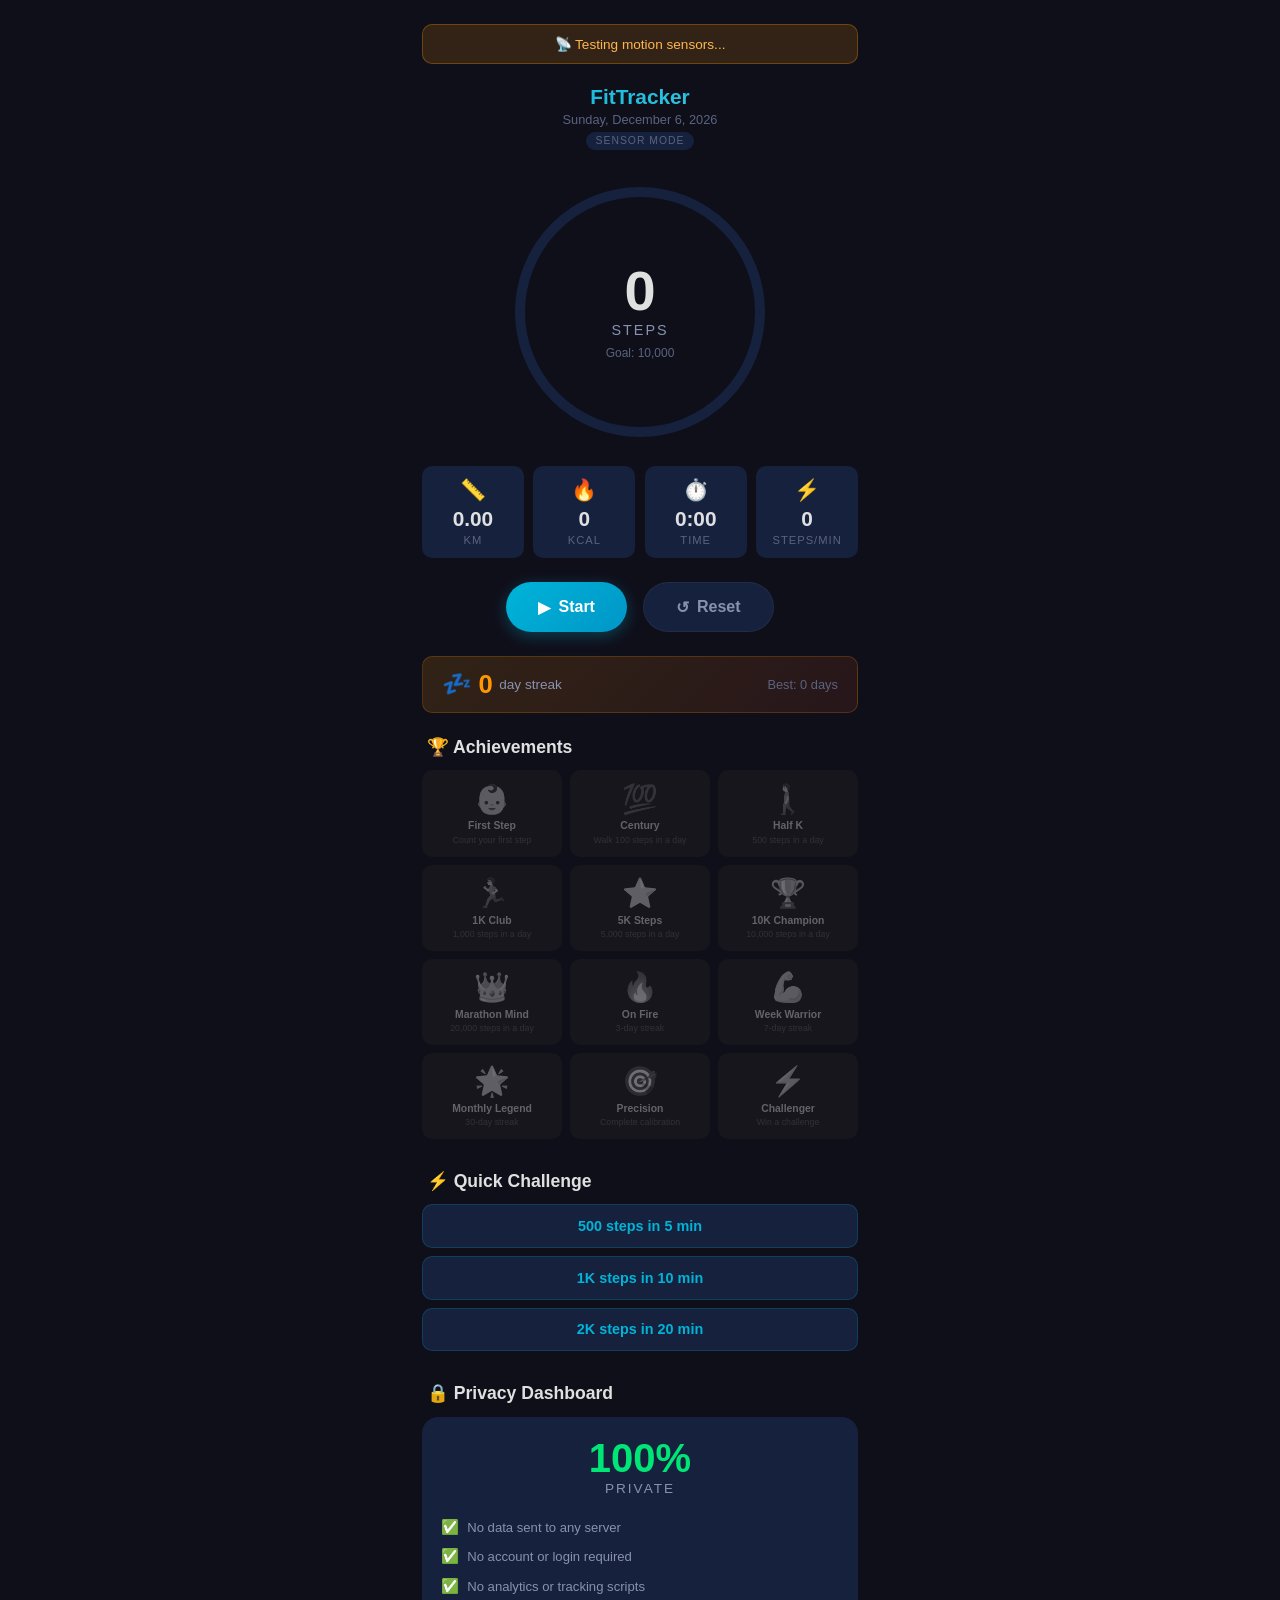
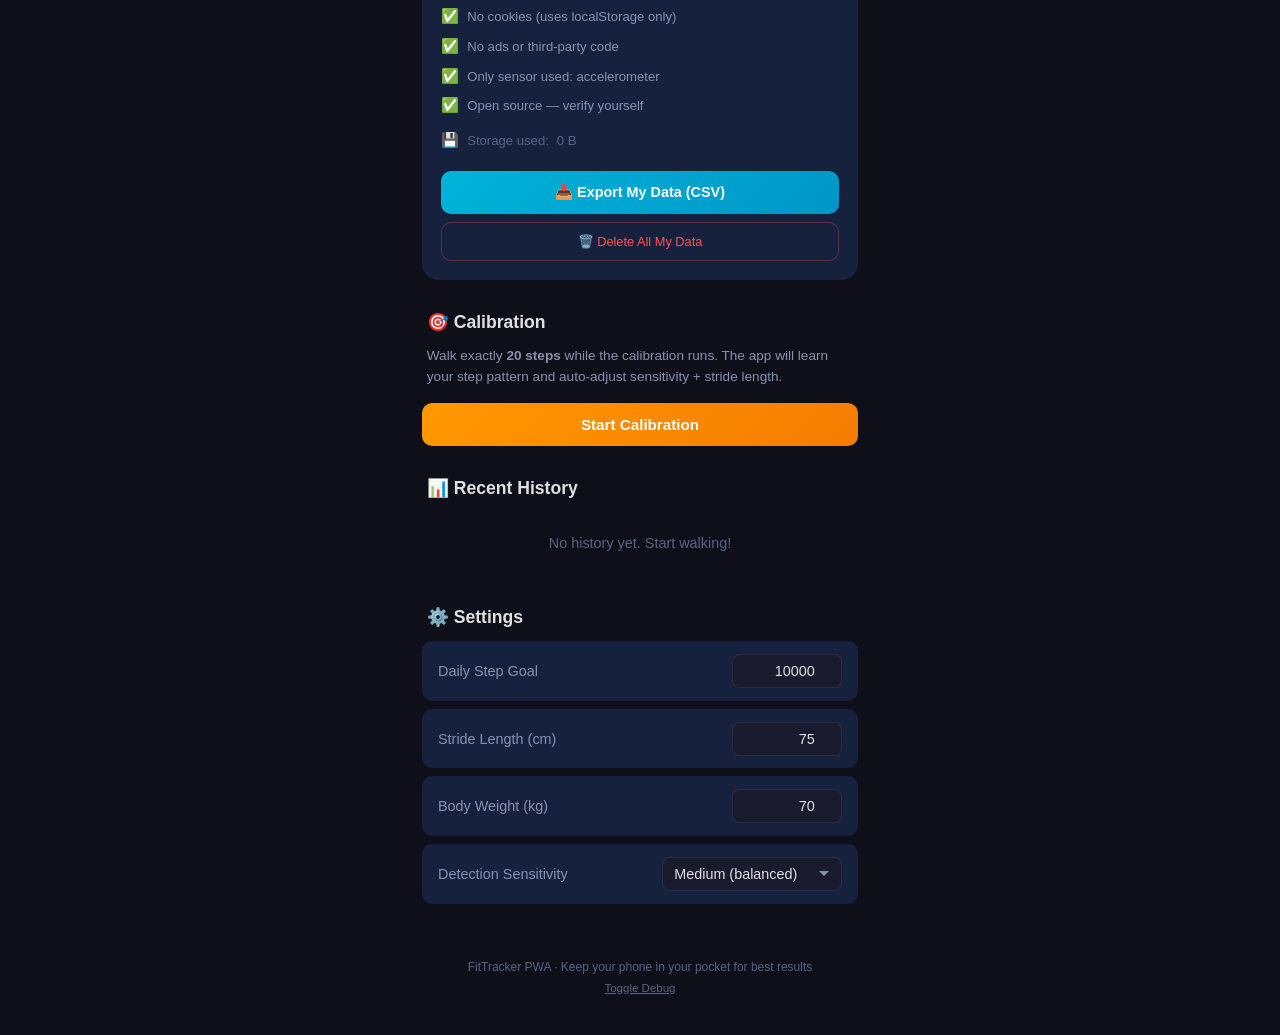
==== index.html @ 1aa228e9 "FitTracker PWA - step counter with achievements, calibration, challenges" ====
<!DOCTYPE html>
<html lang="en">
<head>
    <meta charset="UTF-8">
    <meta name="viewport" content="width=device-width, initial-scale=1.0, user-scalable=no">
    <meta name="theme-color" content="#1a1a2e">
    <meta name="description" content="Accurate step counter PWA for Android">
    <meta name="apple-mobile-web-app-capable" content="yes">
    <meta name="apple-mobile-web-app-status-bar-style" content="black-translucent">
    <title>FitTracker - Step Counter</title>
    <link rel="manifest" href="manifest.json">
    <link rel="icon" type="image/png" sizes="192x192" href="icons/icon-192.png">
    <link rel="apple-touch-icon" href="icons/icon-192.png">
    <link rel="stylesheet" href="style.css">
</head>
<body>
    <div id="app">
        <!-- Permission Screen -->
        <div id="permission-screen" class="screen">
            <div class="permission-content">
                <div class="permission-icon">🏃</div>
                <h1>FitTracker</h1>
                <p>Accurate Step Counter</p>
                <div class="permission-info">
                    <p>The step counter that <strong>respects your privacy</strong> and <strong>never lies about your steps</strong>.</p>
                    <ul>
                        <li>🔒 Zero data collection — everything stays on YOUR device</li>
                        <li>🎯 Self-calibrating accuracy — learn YOUR walking pattern</li>
                        <li>🏆 Achievements & daily streaks to keep you motivated</li>
                        <li>⚡ No account, no ads, no tracking — forever free</li>
                    </ul>
                </div>
                <button id="start-btn" class="btn-primary">Start Tracking</button>
                <p class="hint">Tap to grant motion sensor permission</p>
            </div>
        </div>

        <!-- Main Tracker Screen -->
        <div id="tracker-screen" class="screen hidden">
            <!-- Status Banner -->
            <div id="status-banner" class="status-banner hidden">
                <span id="status-icon">⚠️</span>
                <span id="status-message">Checking sensors...</span>
            </div>

            <!-- Header -->
            <header>
                <h1>FitTracker</h1>
                <div class="date" id="current-date"></div>
                <div class="mode-badge" id="mode-badge">Sensor Mode</div>
            </header>

            <!-- Step Circle -->
            <div class="step-circle-container">
                <svg class="progress-ring" viewBox="0 0 260 260">
                    <circle class="progress-ring-bg" cx="130" cy="130" r="120" />
                    <circle class="progress-ring-fill" id="progress-ring" cx="130" cy="130" r="120" />
                </svg>
                <div class="step-info">
                    <div class="step-count" id="step-count">0</div>
                    <div class="step-label">steps</div>
                    <div class="step-goal" id="step-goal-text">Goal: 10,000</div>
                </div>
            </div>

            <!-- Stats Cards -->
            <div class="stats-grid">
                <div class="stat-card">
                    <div class="stat-icon">📏</div>
                    <div class="stat-value" id="distance">0.00</div>
                    <div class="stat-label">km</div>
                </div>
                <div class="stat-card">
                    <div class="stat-icon">🔥</div>
                    <div class="stat-value" id="calories">0</div>
                    <div class="stat-label">kcal</div>
                </div>
                <div class="stat-card">
                    <div class="stat-icon">⏱️</div>
                    <div class="stat-value" id="duration">0:00</div>
                    <div class="stat-label">time</div>
                </div>
                <div class="stat-card">
                    <div class="stat-icon">⚡</div>
                    <div class="stat-value" id="pace">0</div>
                    <div class="stat-label">steps/min</div>
                </div>
            </div>

            <!-- Controls -->
            <div class="controls">
                <button id="toggle-btn" class="btn-control btn-start">
                    <span id="toggle-icon">▶</span>
                    <span id="toggle-text">Start</span>
                </button>
                <button id="reset-btn" class="btn-control btn-reset">
                    <span>↺</span>
                    <span>Reset</span>
                </button>
            </div>

            <!-- Manual Step Button (shown when sensors unavailable) -->
            <div id="manual-step-section" class="manual-step-section hidden">
                <p class="manual-hint">Sensors unavailable over HTTP. Tap the button to count steps manually, or deploy to HTTPS for auto-detection.</p>
                <button id="manual-step-btn" class="btn-manual-step">👟 Tap = Step</button>
            </div>

            <!-- Streak & Achievement Banner -->
            <div class="streak-banner" id="streak-banner">
                <div class="streak-flame">
                    <span id="streak-icon">🔥</span>
                    <span class="streak-count" id="streak-count">0</span>
                    <span class="streak-label">day streak</span>
                </div>
                <div class="streak-best">
                    Best: <span id="streak-best">0</span> days
                </div>
            </div>

            <!-- Achievements Section -->
            <div class="achievements-section">
                <h2>🏆 Achievements</h2>
                <div class="achievements-grid" id="achievements-grid">
                    <!-- Filled by JS -->
                </div>
            </div>

            <!-- Walking Challenge -->
            <div class="challenge-section">
                <h2>⚡ Quick Challenge</h2>
                <div id="challenge-area">
                    <div class="challenge-buttons" id="challenge-buttons">
                        <button class="btn-challenge" data-steps="500" data-time="5">500 steps in 5 min</button>
                        <button class="btn-challenge" data-steps="1000" data-time="10">1K steps in 10 min</button>
                        <button class="btn-challenge" data-steps="2000" data-time="20">2K steps in 20 min</button>
                    </div>
                    <div class="challenge-active hidden" id="challenge-active">
                        <div class="challenge-progress">
                            <div class="challenge-title" id="challenge-title">Challenge</div>
                            <div class="challenge-bar-bg">
                                <div class="challenge-bar-fill" id="challenge-bar"></div>
                            </div>
                            <div class="challenge-stats">
                                <span id="challenge-steps">0/500 steps</span>
                                <span id="challenge-timer">5:00 left</span>
                            </div>
                        </div>
                        <button class="btn-challenge-cancel" id="challenge-cancel">Cancel</button>
                    </div>
                    <div class="challenge-result hidden" id="challenge-result">
                        <div id="challenge-result-text"></div>
                        <button class="btn-challenge" id="challenge-dismiss">OK</button>
                    </div>
                </div>
            </div>

            <!-- Privacy Dashboard -->
            <div class="privacy-section">
                <h2>🔒 Privacy Dashboard</h2>
                <div class="privacy-card">
                    <div class="privacy-score">
                        <div class="privacy-score-number">100%</div>
                        <div class="privacy-score-label">Private</div>
                    </div>
                    <div class="privacy-details">
                        <div class="privacy-row"><span class="priv-icon">✅</span> No data sent to any server</div>
                        <div class="privacy-row"><span class="priv-icon">✅</span> No account or login required</div>
                        <div class="privacy-row"><span class="priv-icon">✅</span> No analytics or tracking scripts</div>
                        <div class="privacy-row"><span class="priv-icon">✅</span> No cookies (uses localStorage only)</div>
                        <div class="privacy-row"><span class="priv-icon">✅</span> No ads or third-party code</div>
                        <div class="privacy-row"><span class="priv-icon">✅</span> Only sensor used: accelerometer</div>
                        <div class="privacy-row"><span class="priv-icon">✅</span> Open source — verify yourself</div>
                        <div class="privacy-row storage-row">
                            <span class="priv-icon">💾</span> 
                            Storage used: <span id="storage-used">0 KB</span>
                        </div>
                    </div>
                    <button class="btn-export" id="export-btn">📥 Export My Data (CSV)</button>
                    <button class="btn-delete-data" id="delete-all-btn">🗑️ Delete All My Data</button>
                </div>
            </div>

            <!-- Calibration Wizard -->
            <div class="calibration-section">
                <h2>🎯 Calibration</h2>
                <p class="calibration-desc">Walk exactly <strong>20 steps</strong> while the calibration runs. The app will learn your step pattern and auto-adjust sensitivity + stride length.</p>
                <div id="calibration-area">
                    <button class="btn-calibrate" id="calibrate-btn">Start Calibration</button>
                    <div class="calibration-active hidden" id="calibration-active">
                        <div class="calibration-status" id="calibration-status">Walk 20 steps now...</div>
                        <div class="calibration-detected">Detected: <span id="calibration-count">0</span> raw peaks</div>
                        <button class="btn-calibrate-done" id="calibrate-done-btn">I've walked 20 steps</button>
                        <button class="btn-challenge-cancel" id="calibrate-cancel-btn">Cancel</button>
                    </div>
                    <div class="calibration-result hidden" id="calibration-result">
                        <div id="calibration-result-text"></div>
                        <button class="btn-calibrate" id="calibration-dismiss">OK</button>
                    </div>
                </div>
                <div class="calibration-status-line" id="calibration-status-line"></div>
            </div>

            <!-- History Section -->
            <div class="history-section">
                <h2>📊 Recent History</h2>
                <div id="history-list" class="history-list">
                    <p class="no-history">No history yet. Start walking!</p>
                </div>
            </div>

            <!-- Settings -->
            <div class="settings-section">
                <h2>⚙️ Settings</h2>
                <div class="setting-row">
                    <label for="step-goal">Daily Step Goal</label>
                    <input type="number" id="step-goal" value="10000" min="1000" max="50000" step="500">
                </div>
                <div class="setting-row">
                    <label for="stride-length">Stride Length (cm)</label>
                    <input type="number" id="stride-length" value="75" min="40" max="120" step="1">
                </div>
                <div class="setting-row">
                    <label for="body-weight">Body Weight (kg)</label>
                    <input type="number" id="body-weight" value="70" min="30" max="200" step="1">
                </div>
                <div class="setting-row">
                    <label for="sensitivity">Detection Sensitivity</label>
                    <select id="sensitivity">
                        <option value="low">Low (less false steps)</option>
                        <option value="medium" selected>Medium (balanced)</option>
                        <option value="high">High (catches light steps)</option>
                    </select>
                </div>
            </div>

            <!-- Debug (hidden by default) -->
            <div class="debug-section hidden" id="debug-section">
                <h3>Sensor Debug</h3>
                <pre id="debug-output"></pre>
            </div>

            <footer>
                <p>FitTracker PWA &middot; Keep your phone in your pocket for best results</p>
                <button id="debug-toggle" class="btn-link">Toggle Debug</button>
            </footer>
        </div>
    </div>

    <script src="app.js"></script>
</body>
</html>
---- style.css ----
/* ==================== CSS RESET & BASE ==================== */
*, *::before, *::after {
    margin: 0;
    padding: 0;
    box-sizing: border-box;
}

:root {
    --bg-primary: #0f0f1a;
    --bg-secondary: #1a1a2e;
    --bg-card: #16213e;
    --accent: #00b4d8;
    --accent-glow: rgba(0, 180, 216, 0.3);
    --text-primary: #e0e0e0;
    --text-secondary: #8892b0;
    --text-muted: #5a6380;
    --success: #00e676;
    --warning: #ffea00;
    --danger: #ff5252;
    --radius: 16px;
    --radius-sm: 10px;
}

html {
    font-size: 16px;
    -webkit-text-size-adjust: 100%;
}

body {
    font-family: -apple-system, BlinkMacSystemFont, 'Segoe UI', Roboto, 'Helvetica Neue', Arial, sans-serif;
    background: var(--bg-primary);
    color: var(--text-primary);
    min-height: 100vh;
    overflow-x: hidden;
    -webkit-font-smoothing: antialiased;
}

/* ==================== SCREENS ==================== */
.screen {
    min-height: 100vh;
}

.hidden {
    display: none !important;
}

/* ==================== PERMISSION SCREEN ==================== */
#permission-screen {
    display: flex;
    align-items: center;
    justify-content: center;
    background: linear-gradient(135deg, #0f0f1a 0%, #1a1a2e 50%, #0f0f1a 100%);
}

.permission-content {
    text-align: center;
    padding: 2rem;
    max-width: 400px;
}

.permission-icon {
    font-size: 4rem;
    margin-bottom: 1rem;
    animation: bounce 2s infinite;
}

@keyframes bounce {
    0%, 100% { transform: translateY(0); }
    50% { transform: translateY(-10px); }
}

.permission-content h1 {
    font-size: 2.2rem;
    font-weight: 800;
    background: linear-gradient(135deg, var(--accent), #48cae4);
    -webkit-background-clip: text;
    -webkit-text-fill-color: transparent;
    background-clip: text;
    margin-bottom: 0.3rem;
}

.permission-content > p {
    color: var(--text-secondary);
    font-size: 1.1rem;
    margin-bottom: 2rem;
}

.permission-info {
    background: var(--bg-card);
    border-radius: var(--radius);
    padding: 1.5rem;
    margin-bottom: 2rem;
    text-align: left;
}

.permission-info p {
    color: var(--text-secondary);
    margin-bottom: 1rem;
    line-height: 1.5;
}

.permission-info ul {
    list-style: none;
    padding: 0;
}

.permission-info li {
    padding: 0.4rem 0;
    color: var(--text-primary);
    font-size: 0.95rem;
}

.btn-primary {
    display: inline-block;
    background: linear-gradient(135deg, var(--accent), #0096c7);
    color: white;
    border: none;
    padding: 1rem 3rem;
    border-radius: 50px;
    font-size: 1.15rem;
    font-weight: 700;
    cursor: pointer;
    transition: all 0.3s ease;
    box-shadow: 0 4px 20px var(--accent-glow);
}

.btn-primary:active {
    transform: scale(0.96);
}

.hint {
    color: var(--text-muted);
    font-size: 0.8rem;
    margin-top: 1rem;
}

/* ==================== TRACKER SCREEN ==================== */
#tracker-screen {
    padding: 1rem 1rem 2rem;
    max-width: 500px;
    margin: 0 auto;
}

/* Header */
header {
    text-align: center;
    padding: 0.8rem 0 0.5rem;
}

header h1 {
    font-size: 1.3rem;
    font-weight: 800;
    background: linear-gradient(135deg, var(--accent), #48cae4);
    -webkit-background-clip: text;
    -webkit-text-fill-color: transparent;
    background-clip: text;
}

.date {
    color: var(--text-muted);
    font-size: 0.8rem;
    margin-top: 0.2rem;
}

/* ==================== STEP CIRCLE ==================== */
.step-circle-container {
    position: relative;
    width: 260px;
    height: 260px;
    margin: 1.5rem auto;
}

.progress-ring {
    width: 100%;
    height: 100%;
    transform: rotate(-90deg);
}

.progress-ring-bg {
    fill: none;
    stroke: var(--bg-card);
    stroke-width: 10;
}

.progress-ring-fill {
    fill: none;
    stroke: var(--accent);
    stroke-width: 10;
    stroke-linecap: round;
    stroke-dasharray: 753.98;
    stroke-dashoffset: 753.98;
    transition: stroke-dashoffset 0.8s ease, stroke 0.5s ease;
    filter: drop-shadow(0 0 8px var(--accent-glow));
}

.step-info {
    position: absolute;
    top: 50%;
    left: 50%;
    transform: translate(-50%, -50%);
    text-align: center;
}

.step-count {
    font-size: 3.5rem;
    font-weight: 800;
    line-height: 1;
    color: var(--text-primary);
}

.step-label {
    font-size: 0.9rem;
    color: var(--text-secondary);
    text-transform: uppercase;
    letter-spacing: 2px;
    margin-top: 0.2rem;
}

.step-goal {
    font-size: 0.75rem;
    color: var(--text-muted);
    margin-top: 0.5rem;
}

/* ==================== STATS GRID ==================== */
.stats-grid {
    display: grid;
    grid-template-columns: repeat(4, 1fr);
    gap: 0.6rem;
    margin: 1rem 0;
}

.stat-card {
    background: var(--bg-card);
    border-radius: var(--radius-sm);
    padding: 0.8rem 0.4rem;
    text-align: center;
    transition: transform 0.2s ease;
}

.stat-icon {
    font-size: 1.3rem;
    margin-bottom: 0.3rem;
}

.stat-value {
    font-size: 1.3rem;
    font-weight: 700;
    color: var(--text-primary);
}

.stat-label {
    font-size: 0.7rem;
    color: var(--text-muted);
    text-transform: uppercase;
    letter-spacing: 1px;
    margin-top: 0.15rem;
}

/* ==================== CONTROLS ==================== */
.controls {
    display: flex;
    gap: 1rem;
    justify-content: center;
    margin: 1.5rem 0;
}

/* ==================== STATUS BANNER ==================== */
.status-banner {
    background: rgba(255, 152, 0, 0.15);
    border: 1px solid rgba(255, 152, 0, 0.3);
    border-radius: var(--radius-sm);
    padding: 0.7rem 1rem;
    text-align: center;
    font-size: 0.85rem;
    color: #ffb74d;
    margin-bottom: 0.5rem;
    animation: fadeIn 0.4s ease;
}

.status-banner.status-error {
    background: rgba(255, 82, 82, 0.15);
    border-color: rgba(255, 82, 82, 0.3);
    color: #ff8a80;
}

.status-banner.status-success {
    background: rgba(0, 230, 118, 0.15);
    border-color: rgba(0, 230, 118, 0.3);
    color: #69f0ae;
}

.mode-badge {
    display: inline-block;
    background: var(--bg-card);
    color: var(--text-muted);
    font-size: 0.65rem;
    padding: 0.2rem 0.6rem;
    border-radius: 20px;
    margin-top: 0.3rem;
    text-transform: uppercase;
    letter-spacing: 1px;
}

.mode-badge.sensor-active {
    background: rgba(0, 180, 216, 0.2);
    color: var(--accent);
}

.mode-badge.manual-active {
    background: rgba(255, 152, 0, 0.2);
    color: #ffb74d;
}

/* ==================== MANUAL STEP ==================== */
.manual-step-section {
    text-align: center;
    margin: 1rem 0;
    animation: fadeIn 0.4s ease;
}

.manual-hint {
    color: var(--text-muted);
    font-size: 0.8rem;
    margin-bottom: 0.8rem;
    line-height: 1.4;
    padding: 0 0.5rem;
}

.btn-manual-step {
    width: 100%;
    padding: 1.5rem;
    background: linear-gradient(135deg, #ff9800, #f57c00);
    color: white;
    border: none;
    border-radius: var(--radius);
    font-size: 1.5rem;
    font-weight: 800;
    cursor: pointer;
    transition: all 0.15s ease;
    box-shadow: 0 4px 15px rgba(255, 152, 0, 0.3);
    user-select: none;
    -webkit-user-select: none;
    touch-action: manipulation;
}

.btn-manual-step:active {
    transform: scale(0.96);
    background: linear-gradient(135deg, #f57c00, #e65100);
}

.btn-control {
    display: flex;
    align-items: center;
    gap: 0.5rem;
    padding: 0.9rem 2rem;
    border: none;
    border-radius: 50px;
    font-size: 1rem;
    font-weight: 700;
    cursor: pointer;
    transition: all 0.3s ease;
}

.btn-control:active {
    transform: scale(0.95);
}

.btn-start {
    background: linear-gradient(135deg, var(--accent), #0096c7);
    color: white;
    box-shadow: 0 4px 15px var(--accent-glow);
}

.btn-pause {
    background: linear-gradient(135deg, #ff9800, #f57c00);
    color: white;
    box-shadow: 0 4px 15px rgba(255, 152, 0, 0.3);
}

.btn-reset {
    background: var(--bg-card);
    color: var(--text-secondary);
    border: 1px solid rgba(255, 255, 255, 0.05);
}

.btn-reset:active {
    background: var(--danger);
    color: white;
}

/* ==================== HISTORY ==================== */
.history-section {
    margin-top: 2rem;
}

.history-section h2,
.settings-section h2 {
    font-size: 1.1rem;
    color: var(--text-primary);
    margin-bottom: 0.8rem;
    padding-left: 0.3rem;
}

.history-list {
    display: flex;
    flex-direction: column;
    gap: 0.5rem;
}

.history-item {
    background: var(--bg-card);
    border-radius: var(--radius-sm);
    padding: 0.9rem 1rem;
    display: grid;
    grid-template-columns: 1fr auto;
    grid-template-rows: auto auto;
    gap: 0.2rem;
}

.history-date {
    font-weight: 600;
    color: var(--text-primary);
    font-size: 0.9rem;
}

.history-steps {
    text-align: right;
    font-weight: 700;
    color: var(--accent);
    font-size: 0.95rem;
}

.history-details {
    grid-column: 1 / -1;
    color: var(--text-muted);
    font-size: 0.78rem;
}

.no-history {
    color: var(--text-muted);
    text-align: center;
    padding: 1.5rem;
    font-size: 0.9rem;
}

/* ==================== SETTINGS ==================== */
.settings-section {
    margin-top: 2rem;
    padding-bottom: 1rem;
}

.setting-row {
    display: flex;
    justify-content: space-between;
    align-items: center;
    background: var(--bg-card);
    border-radius: var(--radius-sm);
    padding: 0.8rem 1rem;
    margin-bottom: 0.5rem;
}

.setting-row label {
    font-size: 0.9rem;
    color: var(--text-secondary);
}

.setting-row input,
.setting-row select {
    background: var(--bg-secondary);
    border: 1px solid rgba(255, 255, 255, 0.08);
    border-radius: 8px;
    color: var(--text-primary);
    padding: 0.5rem 0.7rem;
    font-size: 0.9rem;
    width: 110px;
    text-align: right;
    outline: none;
}

.setting-row input:focus,
.setting-row select:focus {
    border-color: var(--accent);
    box-shadow: 0 0 0 2px var(--accent-glow);
}

.setting-row select {
    width: 180px;
    text-align: left;
    -webkit-appearance: none;
    appearance: none;
    background-image: url("data:image/svg+xml,%3Csvg xmlns='http://www.w3.org/2000/svg' width='12' height='12' viewBox='0 0 12 12'%3E%3Cpath fill='%238892b0' d='M6 8L1 3h10z'/%3E%3C/svg%3E");
    background-repeat: no-repeat;
    background-position: right 0.7rem center;
    padding-right: 2rem;
}

/* ==================== DEBUG ==================== */
.debug-section {
    margin-top: 1.5rem;
    background: var(--bg-card);
    border-radius: var(--radius-sm);
    padding: 1rem;
}

.debug-section h3 {
    font-size: 0.85rem;
    color: var(--text-muted);
    margin-bottom: 0.5rem;
}

#debug-output {
    font-family: 'SF Mono', 'Fira Code', monospace;
    font-size: 0.72rem;
    color: var(--accent);
    line-height: 1.6;
    white-space: pre-wrap;
}

/* ==================== FOOTER ==================== */
footer {
    text-align: center;
    padding: 2rem 0 1rem;
    color: var(--text-muted);
    font-size: 0.75rem;
}

.btn-link {
    background: none;
    border: none;
    color: var(--text-muted);
    font-size: 0.72rem;
    cursor: pointer;
    margin-top: 0.5rem;
    text-decoration: underline;
}

/* ==================== STREAK BANNER ==================== */
.streak-banner {
    display: flex;
    justify-content: space-between;
    align-items: center;
    background: linear-gradient(135deg, rgba(255, 152, 0, 0.15), rgba(255, 87, 34, 0.1));
    border: 1px solid rgba(255, 152, 0, 0.2);
    border-radius: var(--radius-sm);
    padding: 0.8rem 1.2rem;
    margin: 1rem 0;
}

.streak-flame {
    display: flex;
    align-items: center;
    gap: 0.4rem;
}

.streak-flame span:first-child {
    font-size: 1.5rem;
}

.streak-count {
    font-size: 1.6rem;
    font-weight: 800;
    color: #ff9800;
}

.streak-label {
    color: var(--text-secondary);
    font-size: 0.85rem;
}

.streak-best {
    color: var(--text-muted);
    font-size: 0.8rem;
}

/* ==================== ACHIEVEMENTS ==================== */
.achievements-section {
    margin-top: 1.5rem;
}

.achievements-section h2,
.challenge-section h2,
.privacy-section h2,
.calibration-section h2 {
    font-size: 1.1rem;
    color: var(--text-primary);
    margin-bottom: 0.8rem;
    padding-left: 0.3rem;
}

.achievements-grid {
    display: grid;
    grid-template-columns: repeat(3, 1fr);
    gap: 0.5rem;
}

.achievement-card {
    background: var(--bg-card);
    border-radius: var(--radius-sm);
    padding: 0.7rem 0.4rem;
    text-align: center;
    transition: all 0.3s ease;
    opacity: 0.4;
    filter: grayscale(100%);
}

.achievement-card.unlocked {
    opacity: 1;
    filter: none;
    border: 1px solid rgba(255, 215, 0, 0.3);
    background: linear-gradient(135deg, var(--bg-card), rgba(255, 215, 0, 0.05));
}

.achievement-card.unlocked.new-unlock {
    animation: achievementPop 0.5s ease;
}

@keyframes achievementPop {
    0% { transform: scale(1); }
    50% { transform: scale(1.1); }
    100% { transform: scale(1); }
}

.achievement-icon {
    font-size: 1.8rem;
    margin-bottom: 0.3rem;
}

.achievement-name {
    font-size: 0.65rem;
    font-weight: 700;
    color: var(--text-primary);
    line-height: 1.2;
}

.achievement-desc {
    font-size: 0.55rem;
    color: var(--text-muted);
    margin-top: 0.15rem;
}

/* ==================== CHALLENGES ==================== */
.challenge-section {
    margin-top: 2rem;
}

.challenge-buttons {
    display: flex;
    flex-direction: column;
    gap: 0.5rem;
}

.btn-challenge {
    background: var(--bg-card);
    border: 1px solid rgba(0, 180, 216, 0.2);
    color: var(--accent);
    padding: 0.8rem 1rem;
    border-radius: var(--radius-sm);
    font-size: 0.9rem;
    font-weight: 600;
    cursor: pointer;
    transition: all 0.2s ease;
    text-align: center;
}

.btn-challenge:active {
    background: rgba(0, 180, 216, 0.1);
    transform: scale(0.98);
}

.challenge-active {
    background: var(--bg-card);
    border-radius: var(--radius);
    padding: 1.2rem;
}

.challenge-title {
    font-weight: 700;
    color: var(--text-primary);
    margin-bottom: 0.8rem;
    text-align: center;
}

.challenge-bar-bg {
    background: var(--bg-secondary);
    border-radius: 20px;
    height: 12px;
    overflow: hidden;
    margin-bottom: 0.6rem;
}

.challenge-bar-fill {
    height: 100%;
    background: linear-gradient(90deg, var(--accent), #48cae4);
    border-radius: 20px;
    width: 0%;
    transition: width 0.5s ease;
}

.challenge-stats {
    display: flex;
    justify-content: space-between;
    font-size: 0.8rem;
    color: var(--text-secondary);
    margin-bottom: 0.8rem;
}

.btn-challenge-cancel {
    background: none;
    border: 1px solid rgba(255, 82, 82, 0.3);
    color: var(--danger);
    padding: 0.5rem 1.2rem;
    border-radius: 20px;
    font-size: 0.8rem;
    cursor: pointer;
    display: block;
    margin: 0 auto;
}

.challenge-result {
    background: var(--bg-card);
    border-radius: var(--radius);
    padding: 1.5rem;
    text-align: center;
}

.challenge-result div {
    color: var(--text-primary);
    margin-bottom: 1rem;
    font-size: 1rem;
    line-height: 1.5;
}

/* ==================== PRIVACY DASHBOARD ==================== */
.privacy-section {
    margin-top: 2rem;
}

.privacy-card {
    background: var(--bg-card);
    border-radius: var(--radius);
    padding: 1.2rem;
}

.privacy-score {
    text-align: center;
    margin-bottom: 1rem;
}

.privacy-score-number {
    font-size: 2.5rem;
    font-weight: 800;
    color: var(--success);
}

.privacy-score-label {
    font-size: 0.85rem;
    color: var(--text-secondary);
    text-transform: uppercase;
    letter-spacing: 2px;
}

.privacy-details {
    margin-bottom: 1rem;
}

.privacy-row {
    padding: 0.4rem 0;
    font-size: 0.82rem;
    color: var(--text-secondary);
    display: flex;
    align-items: center;
    gap: 0.5rem;
}

.priv-icon {
    font-size: 0.9rem;
}

.storage-row {
    margin-top: 0.3rem;
    color: var(--text-muted);
}

.btn-export {
    width: 100%;
    padding: 0.8rem;
    background: linear-gradient(135deg, var(--accent), #0096c7);
    color: white;
    border: none;
    border-radius: var(--radius-sm);
    font-size: 0.9rem;
    font-weight: 700;
    cursor: pointer;
    margin-bottom: 0.5rem;
    transition: transform 0.2s;
}

.btn-export:active { transform: scale(0.97); }

.btn-delete-data {
    width: 100%;
    padding: 0.7rem;
    background: none;
    color: var(--danger);
    border: 1px solid rgba(255, 82, 82, 0.3);
    border-radius: var(--radius-sm);
    font-size: 0.8rem;
    cursor: pointer;
    transition: all 0.2s;
}

.btn-delete-data:active {
    background: rgba(255, 82, 82, 0.1);
}

/* ==================== CALIBRATION ==================== */
.calibration-section {
    margin-top: 2rem;
}

.calibration-desc {
    color: var(--text-secondary);
    font-size: 0.85rem;
    line-height: 1.5;
    margin-bottom: 1rem;
    padding: 0 0.3rem;
}

.btn-calibrate {
    width: 100%;
    padding: 0.8rem;
    background: linear-gradient(135deg, #ff9800, #f57c00);
    color: white;
    border: none;
    border-radius: var(--radius-sm);
    font-size: 0.95rem;
    font-weight: 700;
    cursor: pointer;
    transition: transform 0.2s;
}

.btn-calibrate:active { transform: scale(0.97); }

.calibration-active {
    background: var(--bg-card);
    border-radius: var(--radius);
    padding: 1.2rem;
    text-align: center;
}

.calibration-status {
    font-size: 1.1rem;
    font-weight: 700;
    color: var(--accent);
    margin-bottom: 0.8rem;
    animation: pulse 1.5s ease-in-out infinite;
}

@keyframes pulse {
    0%, 100% { opacity: 1; }
    50% { opacity: 0.5; }
}

.calibration-detected {
    color: var(--text-secondary);
    font-size: 0.85rem;
    margin-bottom: 1rem;
}

.btn-calibrate-done {
    width: 100%;
    padding: 0.8rem;
    background: linear-gradient(135deg, var(--success), #00c853);
    color: white;
    border: none;
    border-radius: var(--radius-sm);
    font-size: 0.95rem;
    font-weight: 700;
    cursor: pointer;
    margin-bottom: 0.5rem;
}

.calibration-result {
    background: var(--bg-card);
    border-radius: var(--radius);
    padding: 1.2rem;
    text-align: center;
}

.calibration-result div {
    color: var(--text-primary);
    font-size: 0.9rem;
    line-height: 1.6;
    margin-bottom: 1rem;
}

.calibration-status-line {
    color: var(--text-muted);
    font-size: 0.75rem;
    margin-top: 0.5rem;
    text-align: center;
}

/* ==================== ANIMATIONS ==================== */
@keyframes fadeIn {
    from { opacity: 0; transform: translateY(10px); }
    to { opacity: 1; transform: translateY(0); }
}

#tracker-screen > * {
    animation: fadeIn 0.4s ease forwards;
}

/* ==================== RESPONSIVENESS ==================== */
@media (max-width: 360px) {
    .step-count {
        font-size: 2.8rem;
    }

    .step-circle-container {
        width: 220px;
        height: 220px;
    }

    .stats-grid {
        grid-template-columns: repeat(2, 1fr);
    }

    .setting-row select {
        width: 140px;
    }

    .achievements-grid {
        grid-template-columns: repeat(2, 1fr);
    }

    .privacy-score-number {
        font-size: 2rem;
    }
}

@media (min-width: 500px) {
    #tracker-screen {
        padding: 1.5rem 2rem;
    }
}

/* ==================== DARK SCROLLBAR ==================== */
::-webkit-scrollbar {
    width: 4px;
}

::-webkit-scrollbar-track {
    background: var(--bg-primary);
}

::-webkit-scrollbar-thumb {
    background: var(--bg-card);
    border-radius: 4px;
}

/* ==================== SAFE AREAS (notch phones) ==================== */
@supports (padding: env(safe-area-inset-top)) {
    body {
        padding-top: env(safe-area-inset-top);
        padding-bottom: env(safe-area-inset-bottom);
        padding-left: env(safe-area-inset-left);
        padding-right: env(safe-area-inset-right);
    }
}
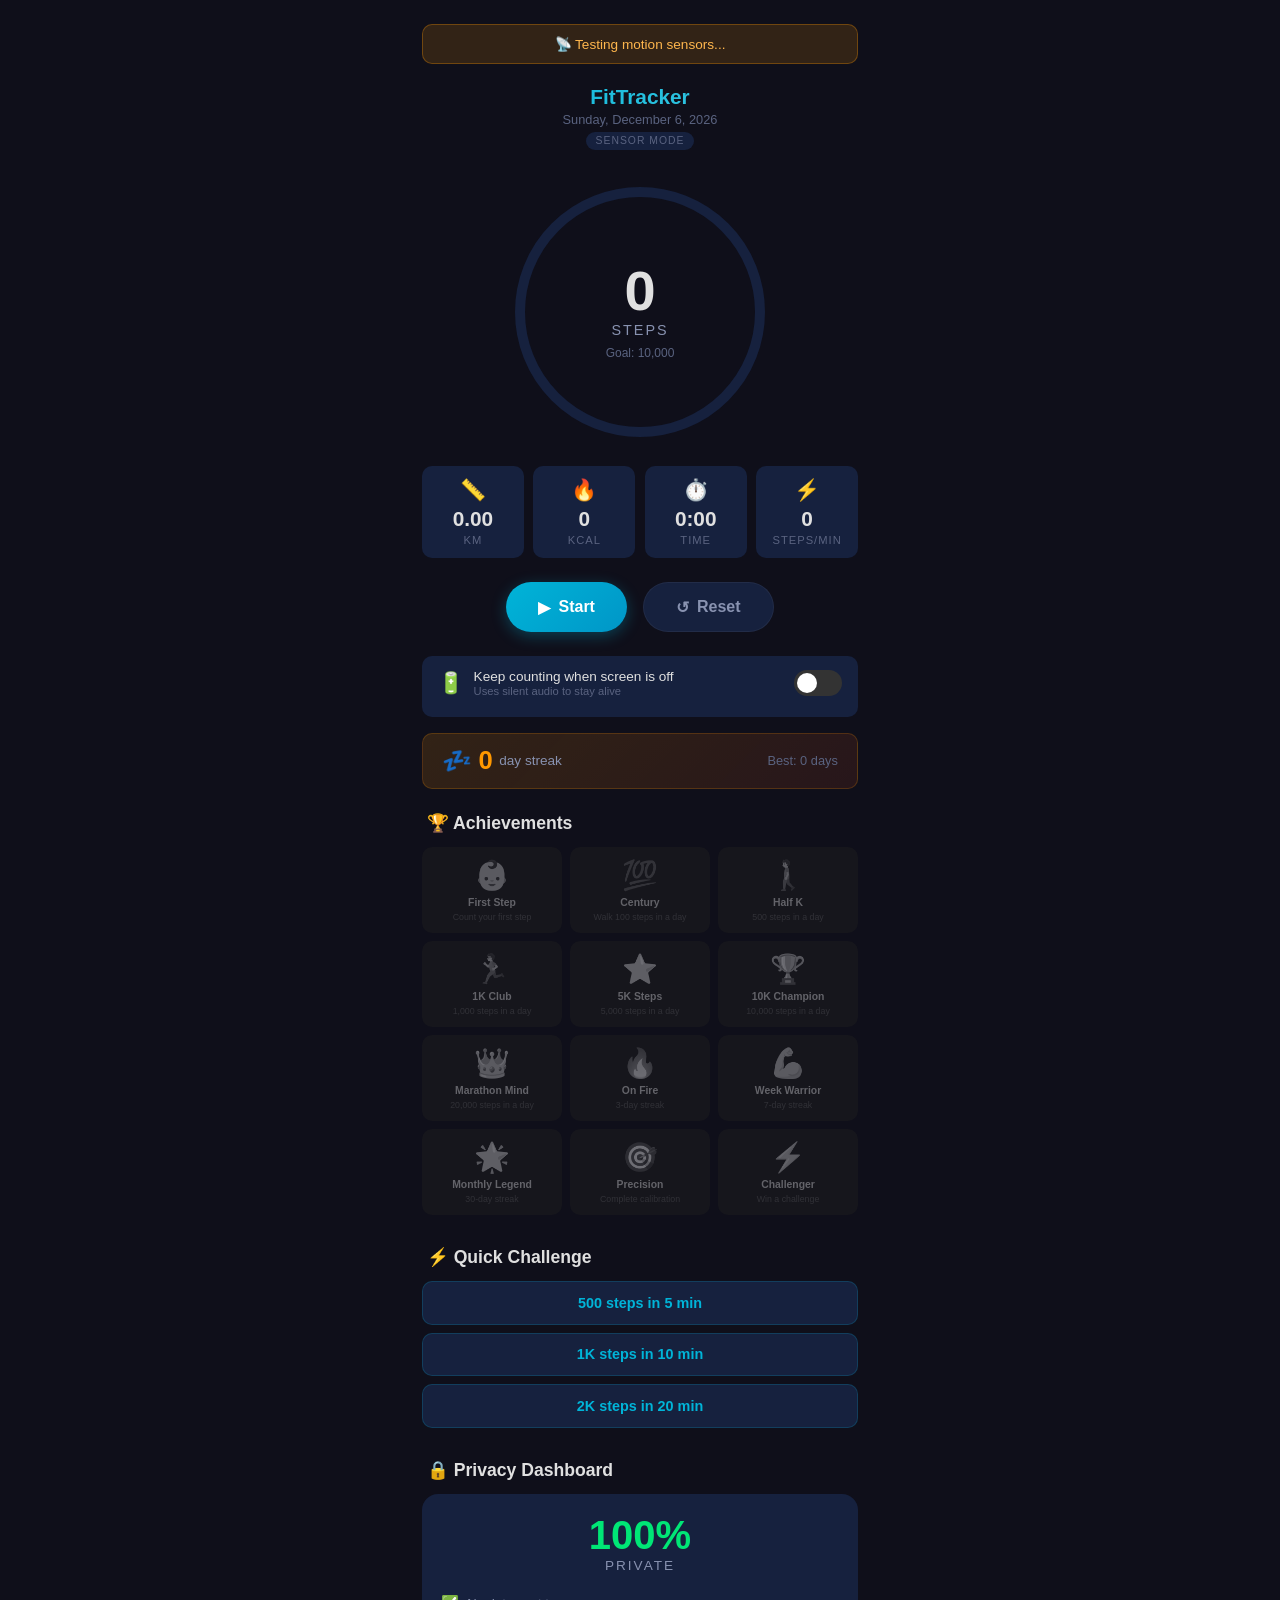
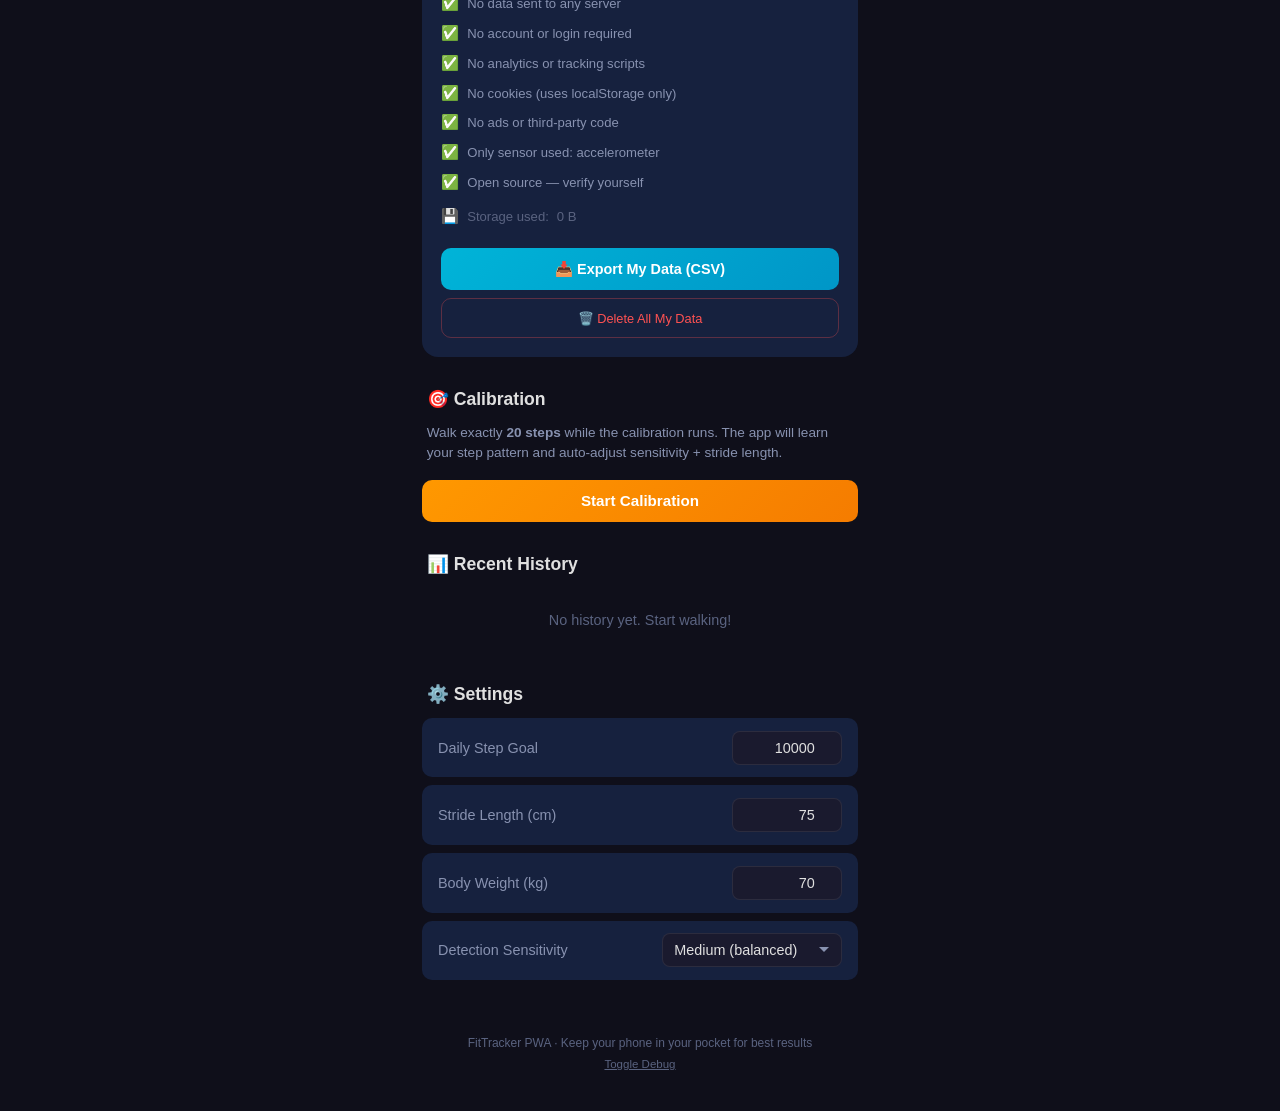
==== commit 640e68bf: "Add background tracking: Wake Lock + silent audio keeps counting when screen is off" ====
--- a/index.html
+++ b/index.html
@@ -99,6 +99,25 @@
                 </button>
             </div>
 
+            <!-- Background Tracking -->
+            <div class="bg-tracking-section">
+                <div class="bg-tracking-row">
+                    <div class="bg-tracking-info">
+                        <span class="bg-icon">🔋</span>
+                        <div>
+                            <div class="bg-label">Keep counting when screen is off</div>
+                            <div class="bg-sublabel">Uses silent audio to stay alive</div>
+                        </div>
+                    </div>
+                    <label class="toggle-switch">
+                        <input type="checkbox" id="bg-toggle">
+                        <span class="toggle-slider"></span>
+                    </label>
+                </div>
+                <div id="bg-status" class="bg-status"></div>
+            </div>
+            <div id="bg-indicator" class="bg-indicator hidden">🟢 Background active</div>
+
             <!-- Manual Step Button (shown when sensors unavailable) -->
             <div id="manual-step-section" class="manual-step-section hidden">
                 <p class="manual-hint">Sensors unavailable over HTTP. Tap the button to count steps manually, or deploy to HTTPS for auto-detection.</p>
--- a/style.css
+++ b/style.css
@@ -263,6 +263,119 @@
     gap: 1rem;
     justify-content: center;
     margin: 1.5rem 0;
+}
+
+/* ==================== BACKGROUND TRACKING ==================== */
+.bg-tracking-section {
+    background: var(--bg-card);
+    border-radius: var(--radius-sm);
+    padding: 0.8rem 1rem;
+    margin: 0.5rem 0 1rem;
+}
+
+.bg-tracking-row {
+    display: flex;
+    align-items: center;
+    justify-content: space-between;
+    gap: 0.8rem;
+}
+
+.bg-tracking-info {
+    display: flex;
+    align-items: center;
+    gap: 0.6rem;
+}
+
+.bg-icon {
+    font-size: 1.3rem;
+}
+
+.bg-label {
+    font-size: 0.85rem;
+    color: var(--text-primary);
+    font-weight: 500;
+}
+
+.bg-sublabel {
+    font-size: 0.7rem;
+    color: var(--text-muted);
+    margin-top: 0.1rem;
+}
+
+/* Toggle Switch */
+.toggle-switch {
+    position: relative;
+    display: inline-block;
+    width: 48px;
+    height: 26px;
+    flex-shrink: 0;
+}
+
+.toggle-switch input {
+    opacity: 0;
+    width: 0;
+    height: 0;
+}
+
+.toggle-slider {
+    position: absolute;
+    cursor: pointer;
+    inset: 0;
+    background: #333;
+    border-radius: 26px;
+    transition: 0.3s;
+}
+
+.toggle-slider::before {
+    content: '';
+    position: absolute;
+    width: 20px;
+    height: 20px;
+    left: 3px;
+    bottom: 3px;
+    background: white;
+    border-radius: 50%;
+    transition: 0.3s;
+}
+
+.toggle-switch input:checked + .toggle-slider {
+    background: var(--accent);
+}
+
+.toggle-switch input:checked + .toggle-slider::before {
+    transform: translateX(22px);
+}
+
+.bg-status {
+    font-size: 0.75rem;
+    margin-top: 0.4rem;
+    color: var(--text-muted);
+}
+
+.bg-status.bg-active {
+    color: var(--success);
+}
+
+.bg-status.bg-standby {
+    color: var(--text-muted);
+}
+
+.bg-indicator {
+    position: fixed;
+    top: 8px;
+    right: 8px;
+    background: rgba(0, 230, 118, 0.15);
+    color: var(--success);
+    font-size: 0.7rem;
+    padding: 0.3rem 0.6rem;
+    border-radius: 20px;
+    z-index: 1000;
+    animation: pulse-glow 2s infinite;
+}
+
+@keyframes pulse-glow {
+    0%, 100% { opacity: 1; }
+    50% { opacity: 0.6; }
 }
 
 /* ==================== STATUS BANNER ==================== */
